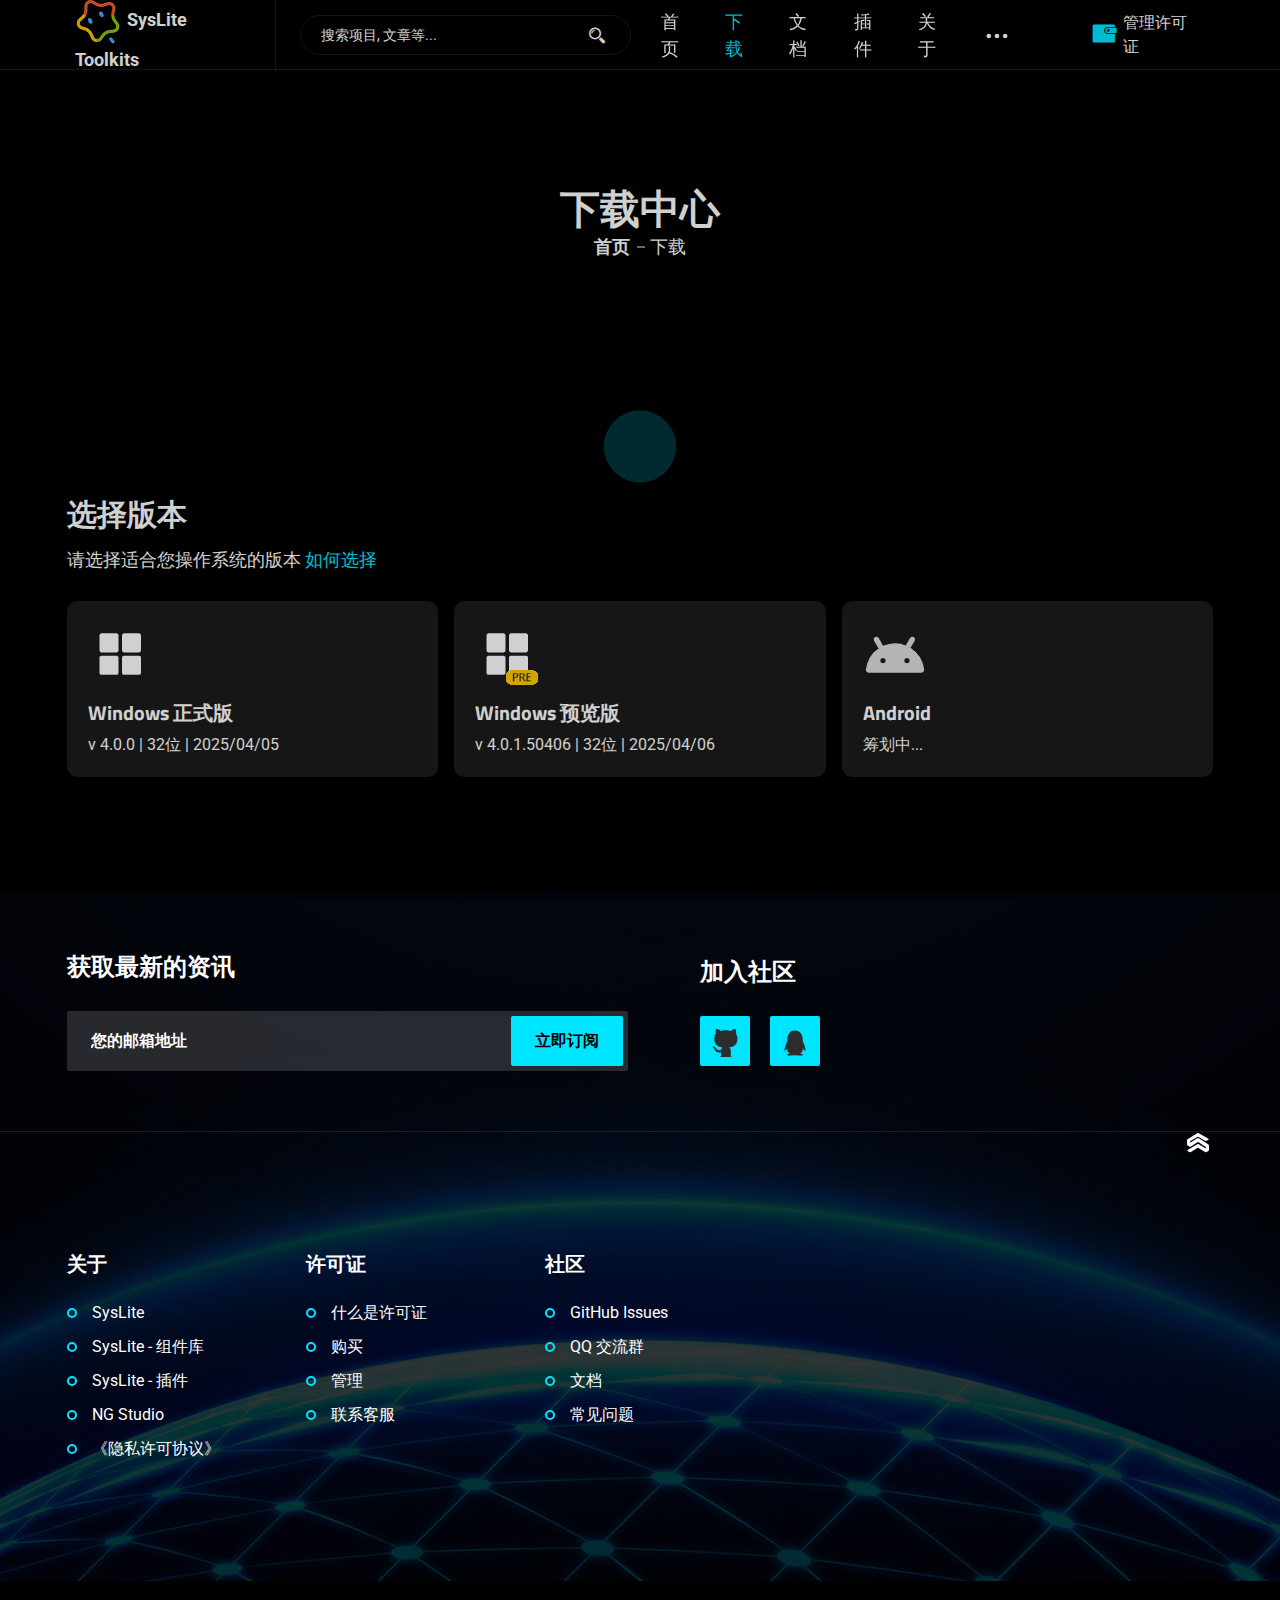
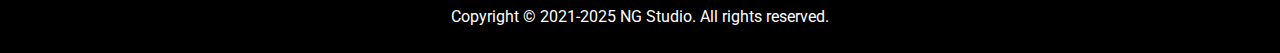
==== dl.html @ 797d7583 "Add files via upload" ====
<!DOCTYPE html>
<html lang="en" class="no-js">

<head>
    <meta charset="utf-8">

    <meta name="viewport" content="width=device-width, initial-scale=1">

    <!-- Meta tags for Social Media(Better SEO) -->
    <!-- <meta property="og:title" content=""> -->
    <!-- <meta property="og:type" content=""> -->
    <!-- <meta property="og:url" content=""> -->
    <!-- <meta property="og:image" content=""> -->

    <!-- site favicon -->
    <link rel="icon" type="image/png" href="assets/images/favicon.png">

    <!-- ====== All css file ========= -->
    <link rel="stylesheet" href="assets/css/bootstrap.min.css">
    <link rel="stylesheet" href="assets/css//icofont.min.css">
    <link rel="stylesheet" href="assets/css/animate.css">
    <link rel="stylesheet" href="assets/css/swiper-bundle.min.css">
    <link rel="stylesheet" href="assets/css/style.css">

    <!-- site title -->
    <title>SysLite - 下载中心</title>
</head>

<body>
    <!-- preloader start here -->
    <div class="preloader">
        <div class="preloader-inner">
            <div class="preloader-icon">
                <span></span>
                <span></span>
            </div>
        </div>
    </div>
    <!-- preloader ending here -->

    <!-- ===============// header section start here \\================= -->
    <header class="header">
        <div class="container-fluid">
            <div class="header__content">
                <div class="header__logo">
                    <a href="index.html">
                        <img src="assets/images/logo/logo.png" alt="logo">
                        <span style="font-size: 1.125rem;"><strong>SysLite Toolkits</strong></span>
                    </a>
                </div>

                <form action="#" class="header__search">
                    <input type="text" placeholder="搜索项目, 文章等...">
                    <button type="button"><i class="icofont-search-2"></i></button>
                    <button type="button" class="close"><svg xmlns="http://www.w3.org/2000/svg" viewBox="0 0 24 24">
                            <path
                                d="M13.41,12l6.3-6.29a1,1,0,1,0-1.42-1.42L12,10.59,5.71,4.29A1,1,0,0,0,4.29,5.71L10.59,12l-6.3,6.29a1,1,0,0,0,0,1.42,1,1,0,0,0,1.42,0L12,13.41l6.29,6.3a1,1,0,0,0,1.42,0,1,1,0,0,0,0-1.42Z" />
                        </svg></button>
                </form>
                <div class="header__menu ms-auto">
                    <ul class="header__nav mb-0">
                        <li class="header__nav-item">
                            <a class="header__nav-link" href="index.html" role="button" aria-expanded="false"
                                data-bs-offset="0,10">首页</a>
                        </li>
                        <li class="header__nav-item">
                            <a class="header__nav-link" href="dl.html" role="button" aria-expanded="true"
                                data-bs-offset="0,10">下载</a>
                        </li>
                        <li class="header__nav-item">
                            <a class="header__nav-link" href="coming-soon.html" role="button" aria-expanded="false"
                                data-bs-offset="0,10">文档</a>
                        </li>
                        <li class="header__nav-item">
                            <a class="header__nav-link" href="coming-soon.html" role="button" aria-expanded="false"
                                data-bs-offset="0,10">插件</a>
                        </li>
                        <li class="header__nav-item">
                            <a class="header__nav-link" href="#about" role="button" aria-expanded="false"
                                data-bs-offset="0,10">关于</a>
                        </li>
                        <li class="header__nav-item">
                            <a class="header__nav-link" href="#" role="button" data-bs-toggle="dropdown"
                                aria-haspopup="true" aria-expanded="false" data-bs-offset="0,10"><svg
                                    xmlns="http://www.w3.org/2000/svg" viewBox="0 0 24 24">
                                    <path
                                        d="M12,10a2,2,0,1,0,2,2A2,2,0,0,0,12,10ZM5,10a2,2,0,1,0,2,2A2,2,0,0,0,5,10Zm14,0a2,2,0,1,0,2,2A2,2,0,0,0,19,10Z" />
                                </svg></a>

                            <ul class="dropdown-menu header__nav-menu">
                                <li><a class="drop-down-item" href="mailto:hchcyfthm@outlook.com">问题反馈</a></li>
                                <li><a class="drop-down-item" href="mailto:hchcyfthm@outlook.com">加入我们</a></li>
                            </ul>
                        </li>
                    </ul>
                </div>

                <div class="header__actions">
                    <div class="header__action header__action--search">
                        <button class="header__action-btn" type="button"><i class="icofont-search-1"></i></button>
                    </div>

                    <div class="wallet-btn">
                        <a href="coming-soon.html"><span><i class="icofont-wallet" data-blast="color"></i></span> <span
                                class="d-none d-md-inline">管理许可证</span> </a>
                    </div>

                </div>

                <button class="menu-trigger header__btn" id="menu05">
                    <span></span>
                    <span></span>
                    <span></span>
                </button>
            </div>
        </div>
    </header>
    <!-- ===============//header section end here \\================= -->



    <!-- ==========Page Header Section Start Here========== -->
    <section class="page-header-section style-1">
        <div class="container">
            <div class="page-header-content">
                <div class="page-header-inner">
                    <div class="page-title">
                        <h2>下载中心</h2>
                    </div>
                    <ol class="breadcrumb">
                        <li><a href="index.html">首页</a></li>
                        <li class="active">下载</li>
                    </ol>
                </div>
            </div>
        </div>
    </section>
    <!-- ==========Page Header Section Ends Here========== -->


    <!-- ==========wallet Section start Here========== -->
    <section class="wallet-section padding-top padding-bottom">
        <div class="container">
            <div class="wallet-inner">
                <div class="wallet-title">
                    <h3 class="mb-3">选择版本</h3>
                    <p>请选择适合您操作系统的版本 <a href="signup.html">如何选择</a></p>
                </div>
                <div class="row g-3">
                    <div class="col-lg-4 col-md-6">
                        <div class="wallet-item">
                            <div class="wallet-item-inner">
                                <div class="wallet-thumb">
                                    <a href="signin.html">
                                        <img src="assets/images/wallet/01.png" alt="wallet-img">
                                    </a>
                                </div>
                                <div class="wallet-content">
                                    <h5><a id="test01" href="signin.html">Windows 正式版</a></h5>
                                    <p>v 4.0.0 | 32位 | 2025/04/05</p>
                                </div>
                            </div>
                        </div>
                    </div>
                    <div class="col-lg-4 col-md-6">
                        <div class="wallet-item">
                            <div class="wallet-item-inner">
                                <div class="wallet-thumb">
                                    <a href="signin.html">
                                        <img src="assets/images/wallet/02.png" alt="wallet-img">
                                    </a>
                                </div>
                                <div class="wallet-content">
                                    <h5><a href="signin.html">Windows 预览版</a></h5>
                                    <p>v 4.0.1.50406 | 32位 | 2025/04/06</p>
                                </div>
                            </div>
                        </div>
                    </div>
                    <div class="col-lg-4 col-md-6">
                        <div class="wallet-item">
                            <div class="wallet-item-inner">
                                <div class="wallet-thumb">
                                    <a href="signin.html">
                                        <img src="assets/images/wallet/03.png" alt="wallet-img">
                                    </a>
                                </div>
                                <div class="wallet-content">
                                    <h5><a href="signin.html">Android</a></h5>
                                    <p>筹划中...</p>
                                </div>
                            </div>
                        </div>
                    </div>
                </div>
            </div>
        </div>
    </section>
    <!-- ==========wallet Section ends Here========== -->



    <!-- ===============//footer section start here \\================= -->
    <footer class="footer-section">
        <div class="footer-top" style="background-image: url(assets/images/footer/bg.jpg);">
            <div class="footer-newsletter">
                <div class="container">
                    <div class="row g-4 align-items-center justify-content-center">
                        <div class="col-lg-6">
                            <div class="newsletter-part">
                                <div class="ft-header">
                                    <h4>获取最新的资讯</h4>
                                </div>
                                <form action="#">
                                    <input type="email" placeholder="您的邮箱地址">
                                    <button type="submit" data-blast="bgColor">立即订阅</button>
                                </form>
                            </div>
                        </div>
                        <div class="col-lg-6">
                            <div class="social-part ps-lg-5">
                                <div class="ft-header">
                                    <h4>加入社区</h4>
                                </div>
                                <ul class="social-list d-flex flex-wrap align-items-center mb-0">
                                    <li class="social-link"><a href="#" data-blast="bgColor">
                                        <img src="assets/images/contact/github.png" alt="">
                                    </a></li>
                                    <li class="social-link"><a href="#" data-blast="bgColor">
                                        <img src="assets/images/contact/qq.png" alt="">
                                    </a></li>
                                    <!-- <li class="social-link"><a href="#" data-blast="bgColor"><i
                                                class="icofont-reddit"></i></a></li>
                                    <li class="social-link"><a href="#" data-blast="bgColor"><i
                                                class="icofont-instagram"></i></a></li>
                                    <li class="social-link"><a href="#" data-blast="bgColor"><i
                                                class="icofont-dribble"></i></a></li> -->
                                </ul>
                            </div>
                        </div>
                    </div>
                </div>


            </div>
            <div class="footer-links padding-top padding-bottom">
                <div class="container">
                    <div class="row g-5 row-cols-1 row-cols-sm-2 row-cols-lg-3 row-cols-xl-5">
                        <div class="col">
                            <div class="footer-link-item">
                                <h5 id="about">关于</h5>
                                <ul class="footer-link-list">
                                    <li><a href="#" class="footer-link">SysLite</a></li>
                                    <li><a href="#" class="footer-link">SysLite - 组件库</a></li>
                                    <li><a href="#" class="footer-link">SysLite - 插件</a></li>
                                    <li><a href="#" class="footer-link">NG Studio</a></li>
                                    <li><a href="#" class="footer-link">《隐私许可协议》</a></li>

                                </ul>
                            </div>
                        </div>
                        <div class="col">
                            <div class="footer-link-item">
                                <h5>许可证</h5>
                                <ul class="footer-link-list">
                                    <li><a href="#" class="footer-link">什么是许可证</a></li>
                                    <li><a href="#" class="footer-link">购买</a></li>
                                    <li><a href="#" class="footer-link">管理</a></li>
                                    <li><a href="#" class="footer-link">联系客服</a></li>
                                </ul>
                            </div>
                        </div>
                        <div class="col">
                            <div class="footer-link-item">
                                <h5>社区</h5>
                                <ul class="footer-link-list">
                                    <li><a href="#" class="footer-link">GitHub Issues</a></li>
                                    <li><a href="#" class="footer-link">QQ 交流群</a></li>
                                    <li><a href="#" class="footer-link">文档</a></li>
                                    <li><a href="#" class="footer-link">常见问题</a></li>
                                </ul>
                            </div>
                        </div>
                    </div>
                </div>
            </div>
        </div>
        <div class="footer-bottom">
            <div class="container">
                <p class="text-center py-4 mb-0">Copyright &copy; 2021-2025 NG Studio. All rights reserved.</p>
            </div>
        </div>

    </footer>
    <!-- ===============//footer section end here \\================= -->



    <!-- scrollToTop start here -->
    <a href="#" class="scrollToTop"><i class="icofont-stylish-up"></i></a>
    <!-- scrollToTop ending here -->




    <!-- All Scripts -->
    <script src="assets/js/jquery-3.6.0.min.js"></script>
    <script src="assets/js/bootstrap.bundle.min.js"></script>
    <script src="assets/js/waypoints.min.js"></script>
    <script src="assets/js/swiper-bundle.min.js"></script>
    <script src="assets/js/countdown.min.js"></script>
    <script src="assets/js/jquery.counterup.min.js"></script>
    <script src="assets/js/wow.min.js"></script>
    <script src="assets/js/isotope.pkgd.min.js"></script>
    <script src="assets/js/functions.js"></script>

    <script>
        // 等待DOM完全加载
        document.addEventListener('DOMContentLoaded', function() {
            // 获取a标签元素
            const nameLink = document.getElementById('test01');
            
            // 发起fetch请求获取JSON数据
            fetch('/Download/index.json')
                .then(response => {
                    // 检查响应是否成功
                    if (!response.ok) {
                        throw new Error('网络响应不正常');
                    }
                    return response.json(); // 解析JSON数据
                })
                .then(data => {
                    // 检查数据中是否有data.name
                    if (data && data.data && data.data[0].name) {
                        // 更新a标签的文本内容
                        nameLink.textContent = data.data[0].name;
                        nameLink.classList.remove('loading');
                    } else {
                        throw new Error('JSON数据格式不符合预期');
                    }
                })
                .catch(error => {
                    console.error('获取数据时出错:', error);
                    nameLink.textContent = '加载失败';
                    nameLink.classList.add('loading');
                });
        });
    </script>
</body>

</html>
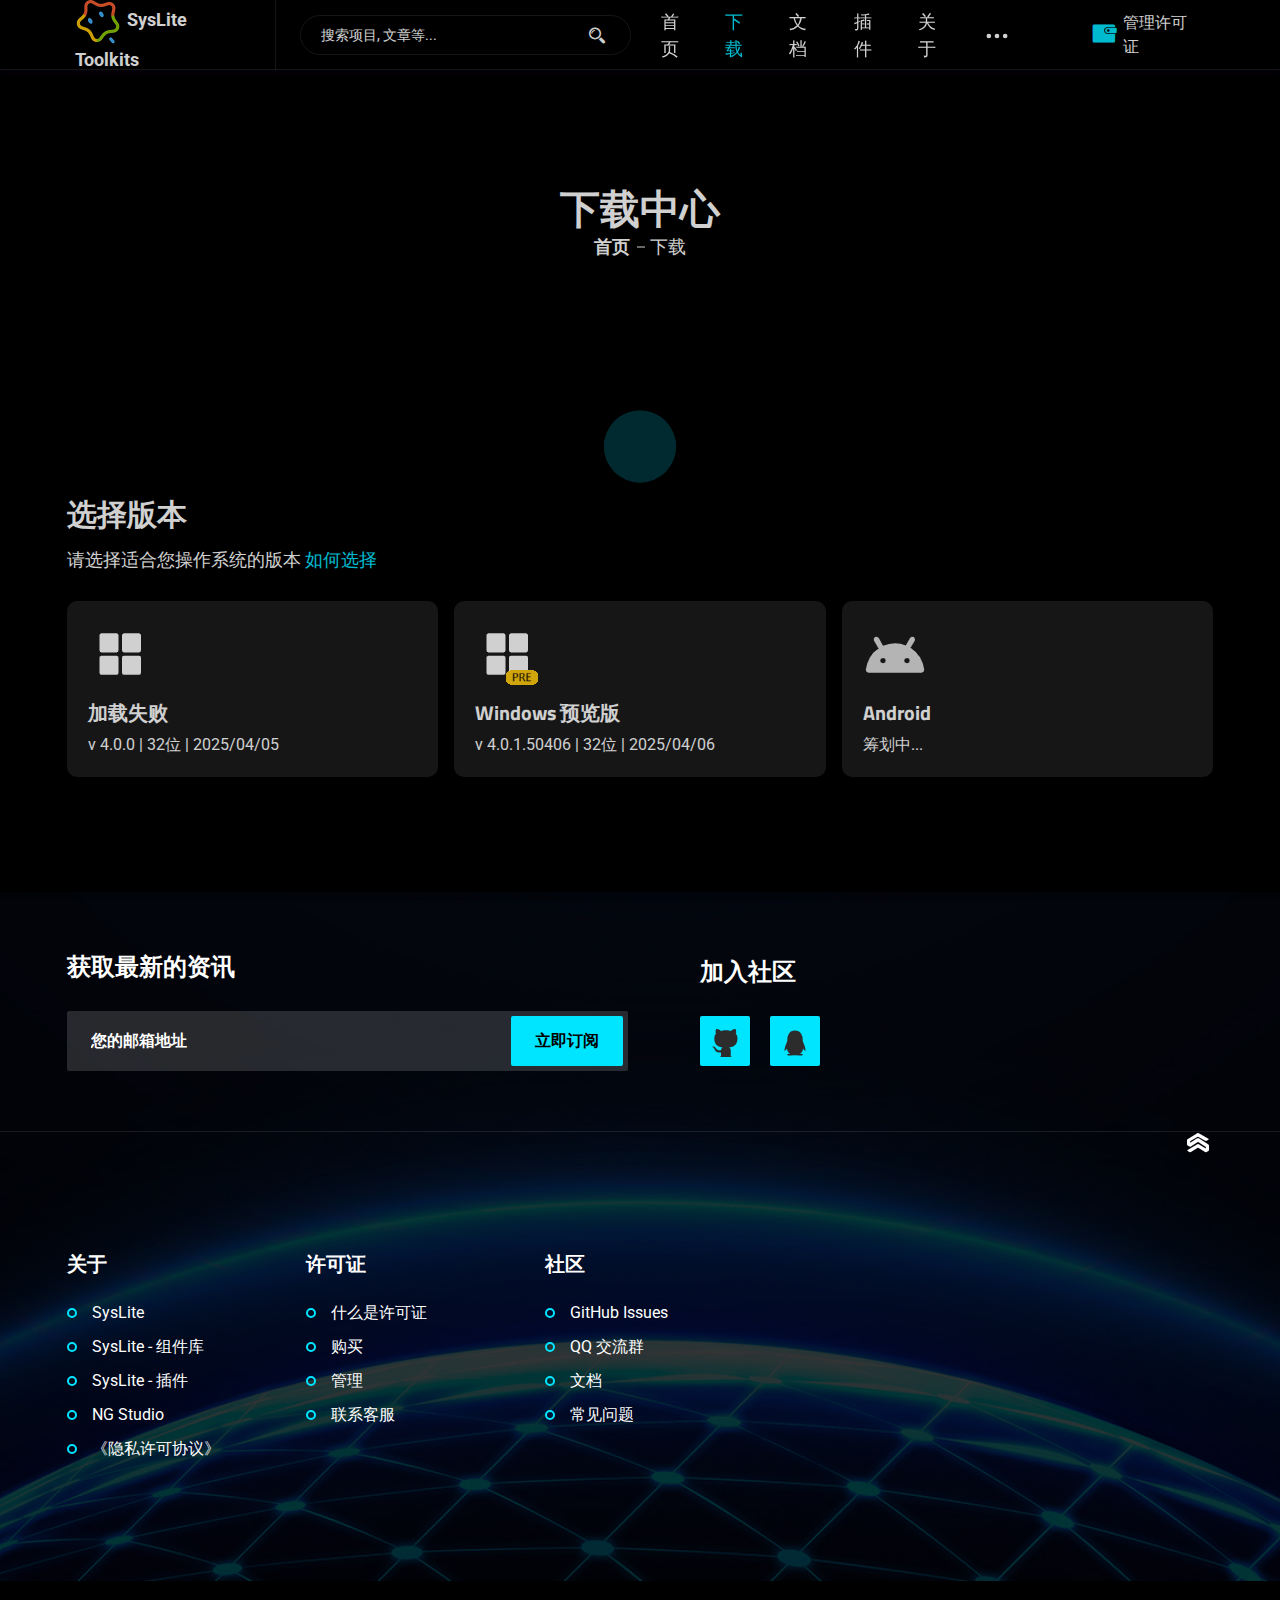
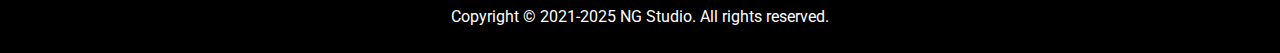
==== commit c74f79ae: "Update dl.html" ====
--- a/dl.html
+++ b/dl.html
@@ -321,7 +321,7 @@
             const nameLink = document.getElementById('test01');
             
             // 发起fetch请求获取JSON数据
-            fetch('/Download/index.json')
+            fetch('/SysLite-API/Download/index.json')
                 .then(response => {
                     // 检查响应是否成功
                     if (!response.ok) {
@@ -348,4 +348,4 @@
     </script>
 </body>
 
-</html>+</html>
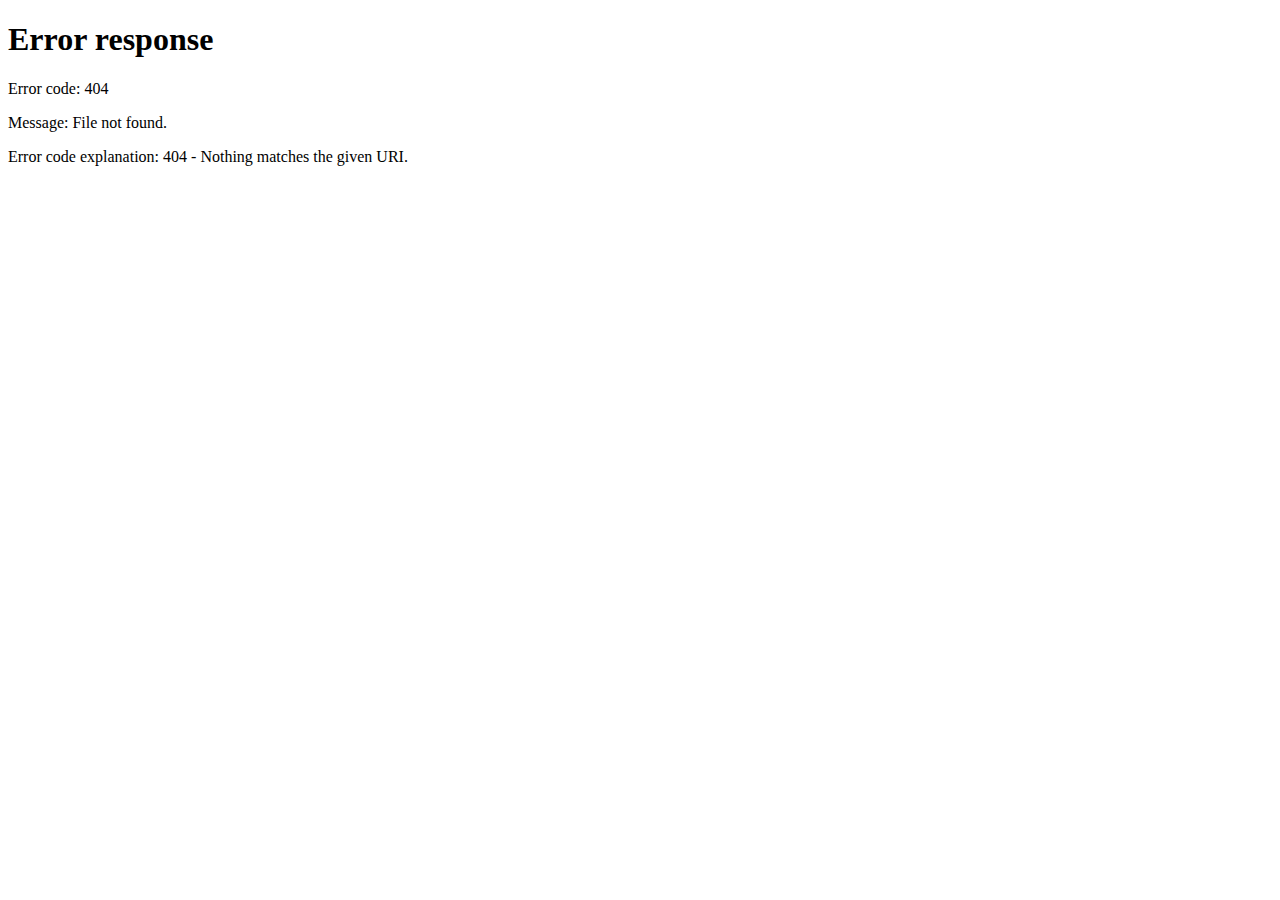
==== commit dc122582: "Add files via upload" ====
--- a/dl.html
+++ b/dl.html
@@ -151,13 +151,13 @@
                         <div class="wallet-item">
                             <div class="wallet-item-inner">
                                 <div class="wallet-thumb">
-                                    <a href="signin.html">
+                                    <a id="rel-dl" href="signin.html">
                                         <img src="assets/images/wallet/01.png" alt="wallet-img">
                                     </a>
                                 </div>
                                 <div class="wallet-content">
-                                    <h5><a id="test01" href="signin.html">Windows 正式版</a></h5>
-                                    <p>v 4.0.0 | 32位 | 2025/04/05</p>
+                                    <h5><a id="rel-name" href="signin.html">-Windows 正式版-</a></h5>
+                                    <p id="rel-ver">ver</p>
                                 </div>
                             </div>
                         </div>
@@ -166,13 +166,13 @@
                         <div class="wallet-item">
                             <div class="wallet-item-inner">
                                 <div class="wallet-thumb">
-                                    <a href="signin.html">
+                                    <a id="pre-dl" href="signin.html">
                                         <img src="assets/images/wallet/02.png" alt="wallet-img">
                                     </a>
                                 </div>
                                 <div class="wallet-content">
-                                    <h5><a href="signin.html">Windows 预览版</a></h5>
-                                    <p>v 4.0.1.50406 | 32位 | 2025/04/06</p>
+                                    <h5><a id="pre-name" href="signin.html">Windows 预览版</a></h5>
+                                    <p id="pre-ver">ver</p>
                                 </div>
                             </div>
                         </div>
@@ -318,34 +318,39 @@
         // 等待DOM完全加载
         document.addEventListener('DOMContentLoaded', function() {
             // 获取a标签元素
-            const nameLink = document.getElementById('test01');
+            const rel_dl = document.getElementById('rel-dl');
+            const rel_name = document.getElementById('rel-name');
+            const rel_ver = document.getElementById('rel-ver');
+            const pre_dl = document.getElementById('pre-dl');
+            const pre_name = document.getElementById('pre-name');
+            const pre_ver = document.getElementById('pre-ver');
             
             // 发起fetch请求获取JSON数据
             fetch('/SysLite-API/Download/index.json')
                 .then(response => {
                     // 检查响应是否成功
                     if (!response.ok) {
-                        throw new Error('网络响应不正常');
+                        // 这种方式不会在浏览器历史记录中留下当前页面
+                        window.location.replace("/SysLite-API/404.html");
                     }
                     return response.json(); // 解析JSON数据
                 })
                 .then(data => {
-                    // 检查数据中是否有data.name
-                    if (data && data.data && data.data[0].name) {
-                        // 更新a标签的文本内容
-                        nameLink.textContent = data.data[0].name;
-                        nameLink.classList.remove('loading');
-                    } else {
-                        throw new Error('JSON数据格式不符合预期');
-                    }
+                    // 更新a标签的文本内容
+                    rel_dl.href = data.data[0].download;
+                    rel_name.textContent = data.data[0].name;
+                    rel_ver.textContent = "v " + data.data[0].version + " | " + data.data[0].date;
+                    pre_dl.href = data.data[1].download;
+                    pre_name.textContent = data.data[1].name;
+                    pre_ver.textContent = "v " + data.data[1].version + " | " + data.data[1].date;
+
+                    //nameLink.classList.remove('loading');
                 })
                 .catch(error => {
-                    console.error('获取数据时出错:', error);
-                    nameLink.textContent = '加载失败';
-                    nameLink.classList.add('loading');
+                    window.location.replace("/SysLite-API/404.html");
                 });
         });
     </script>
 </body>
 
-</html>
+</html>